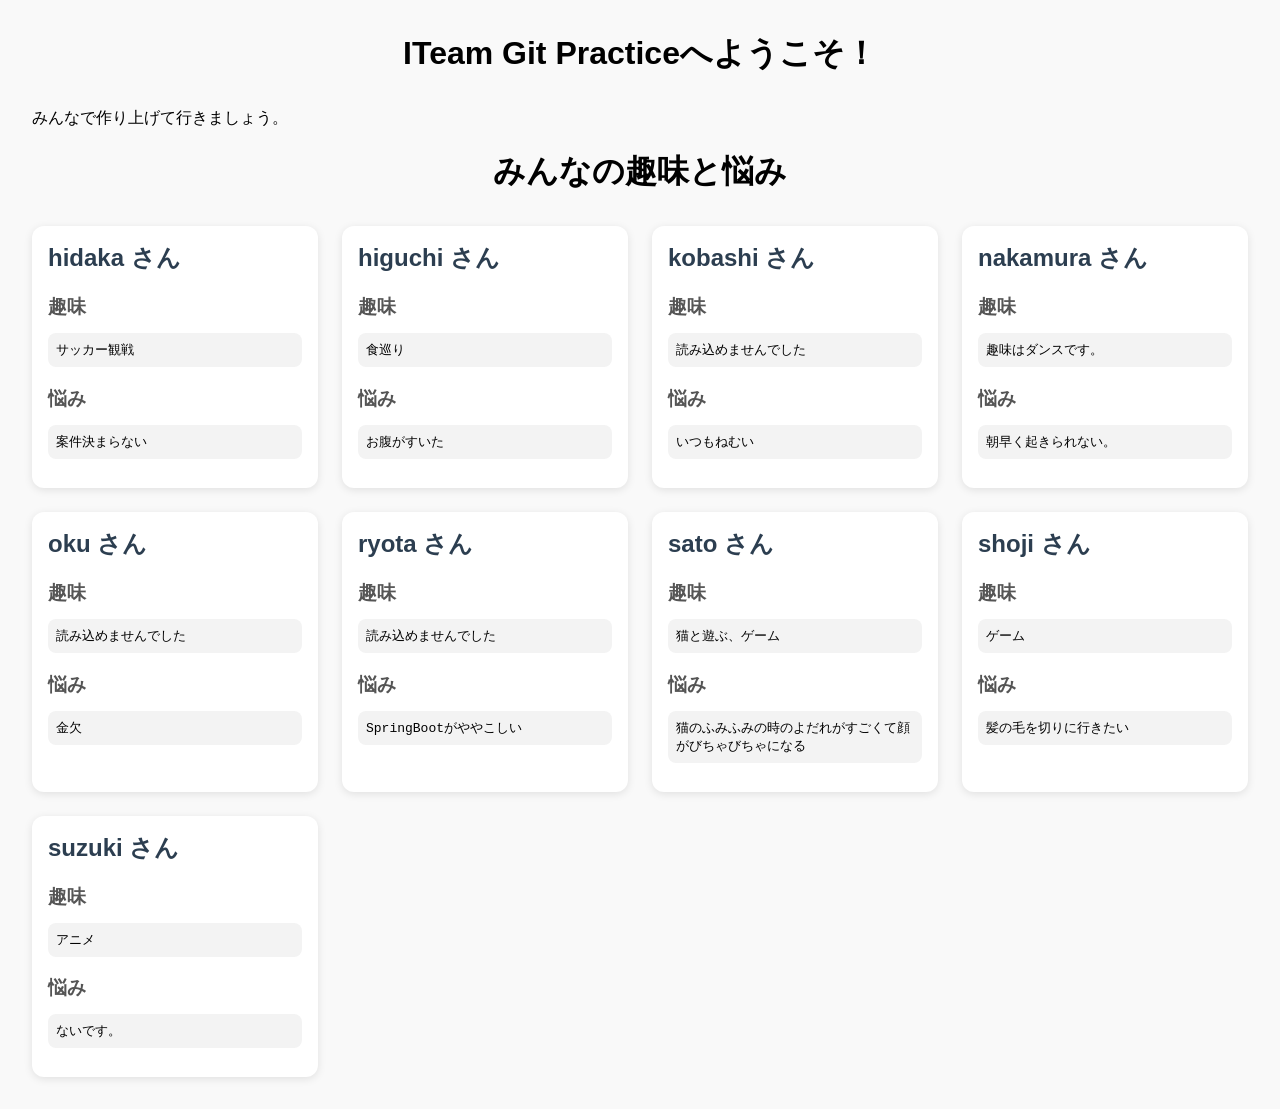
==== index.html @ ebe607ba "fix: delete" ====
<!DOCTYPE html>
<html lang="ja">
<head>
  <meta charset="UTF-8" />
  <meta name="viewport" content="width=device-width, initial-scale=1.0" />
  <title>ITeamの遊び場</title>
  <link rel="stylesheet" href="css/style.css" />
</head>
<body>
  <h1>ITeam Git Practiceへようこそ！</h1>
  <p>みんなで作り上げて行きましょう。</p>

  <h1>みんなの趣味と悩み</h1>
  <div id="content">読み込み中...</div>

  <script>
    const users = ['hidaka', 'higuchi', 'kobashi','nakamura','oku','ryota','sato','shoji','suzuki']; // ← ここに人のフォルダ名を追加
    const container = document.getElementById('content');

    async function loadText(url) {
      const res = await fetch(url);
      if (!res.ok) return '読み込めませんでした';
      return await res.text();
    }

    async function renderAll() {
      container.innerHTML = '';
      for (const user of users) {
        const syumi = await loadText(`everyone/${user}/syumi.txt`);
        const nayami = await loadText(`everyone/${user}/nayami.txt`);
        
        const div = document.createElement('div');
        div.className = 'person';
        div.innerHTML = `
          <h2>${user} さん</h2>
          <h3>趣味</h3>
          <pre>${syumi}</pre>
          <h3>悩み</h3>
          <pre>${nayami}</pre>
        `;
        container.appendChild(div);
      }
    }

    renderAll();
  </script>
</body>
</html>
---- css/style.css ----
/* ベースの全体スタイル */
body {
  font-family: sans-serif;
  margin: 2rem;
  background-color: #f9f9f9;
}

h1 {
  text-align: center;
  margin-bottom: 2rem;
}

/* 趣味と悩み表示エリアのグリッド */
#content {
  display: grid;
  grid-template-columns: repeat(auto-fit, minmax(250px, 1fr));
  gap: 1.5rem;
}

/* 各人物カード */
.person {
  background: white;
  padding: 1rem;
  border-radius: 12px;
  box-shadow: 0 2px 8px rgba(0,0,0,0.1);
}

.person h2 {
  margin-top: 0;
  color: #2c3e50;
}

.person h3 {
  margin-bottom: 0.25rem;
  color: #555;
}

/* テキスト表示用 */
pre {
  white-space: pre-wrap;
  background-color: #f3f3f3;
  padding: 0.5rem;
  border-radius: 8px;
}
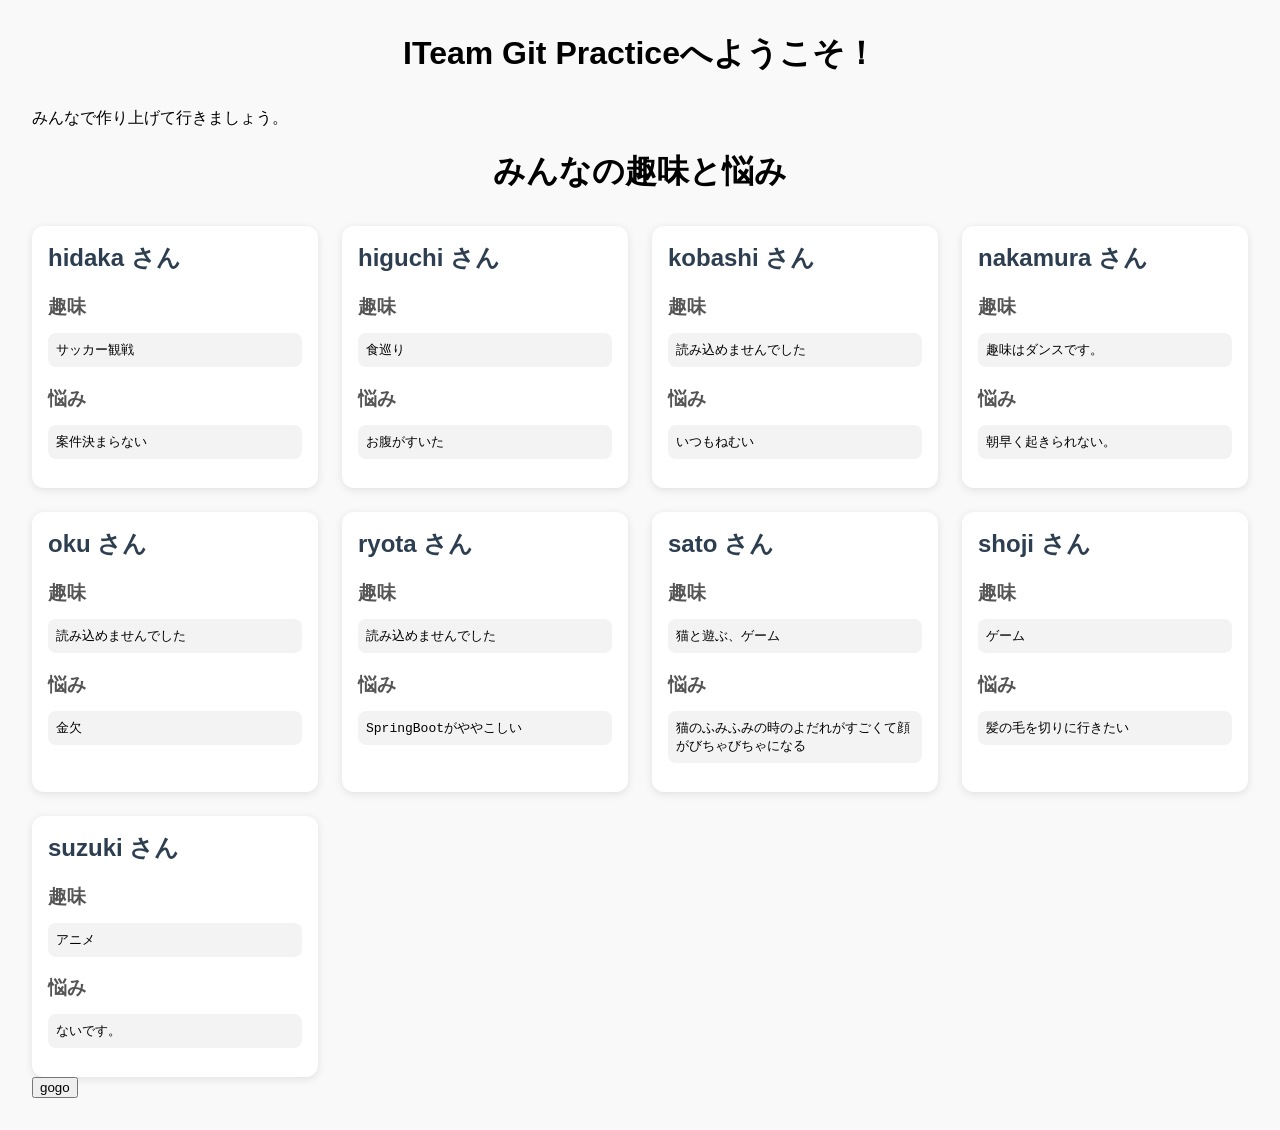
==== commit e3c19823: "gogo" ====
--- a/index.html
+++ b/index.html
@@ -13,6 +13,7 @@
   <h1>みんなの趣味と悩み</h1>
   <div id="content">読み込み中...</div>
 
+  <button onclick="location.href='gogo.html'">gogo</button>
   <script>
     const users = ['hidaka', 'higuchi', 'kobashi','nakamura','oku','ryota','sato','shoji','suzuki']; // ← ここに人のフォルダ名を追加
     const container = document.getElementById('content');
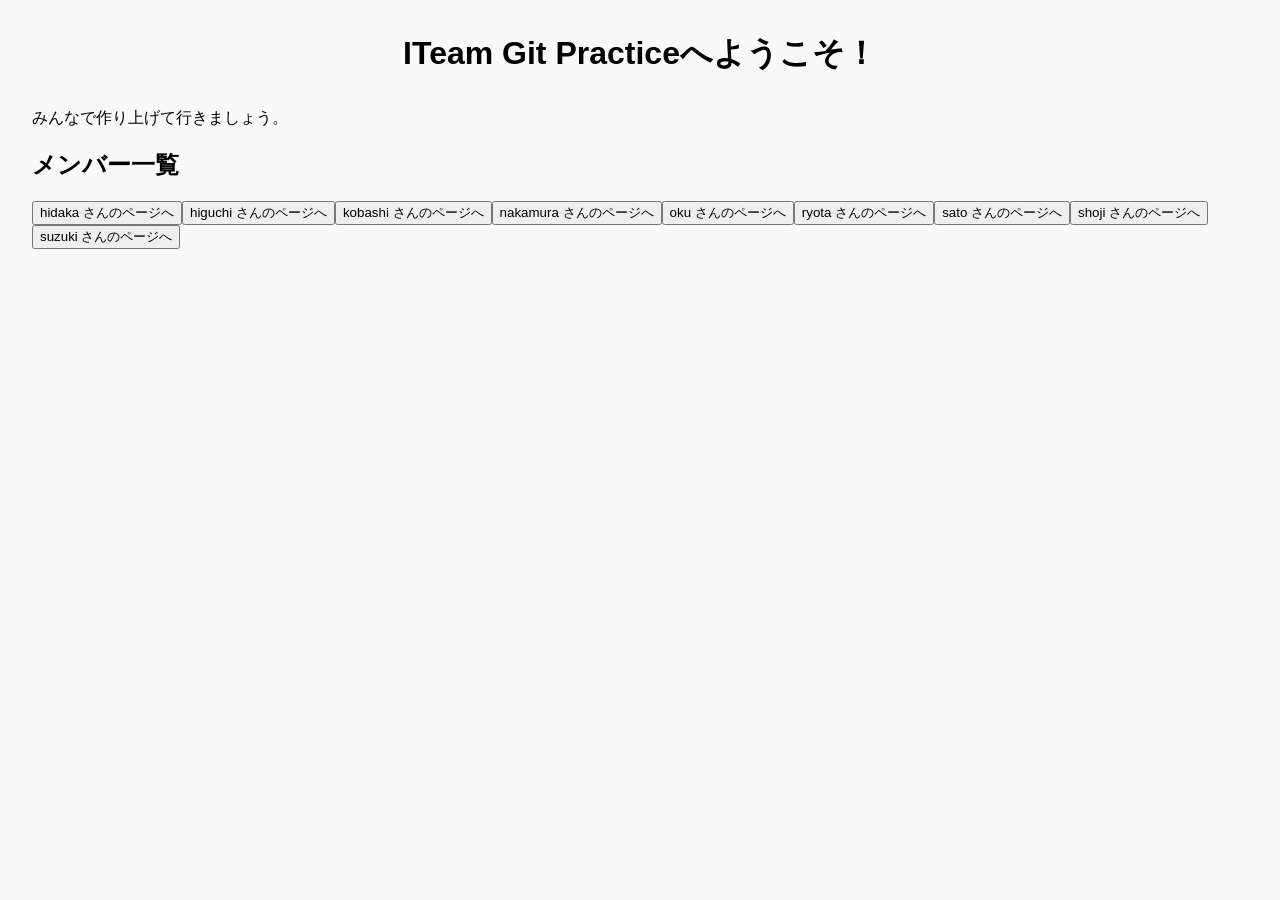
==== commit 48a3b946: "ボタンで遷移する形に修正" ====
--- a/index.html
+++ b/index.html
@@ -10,40 +10,22 @@
   <h1>ITeam Git Practiceへようこそ！</h1>
   <p>みんなで作り上げて行きましょう。</p>
 
-  <h1>みんなの趣味と悩み</h1>
-  <div id="content">読み込み中...</div>
+  <h2>メンバー一覧</h2>
+  <div id="userList">読み込み中...</div>
 
-  <button onclick="location.href='gogo.html'">gogo</button>
   <script>
-    const users = ['hidaka', 'higuchi', 'kobashi','nakamura','oku','ryota','sato','shoji','suzuki']; // ← ここに人のフォルダ名を追加
-    const container = document.getElementById('content');
+    const users = ['hidaka', 'higuchi', 'kobashi','nakamura','oku','ryota','sato','shoji','suzuki'];
+    const userList = document.getElementById('userList');
+    userList.innerHTML = '';
 
-    async function loadText(url) {
-      const res = await fetch(url);
-      if (!res.ok) return '読み込めませんでした';
-      return await res.text();
+    for (const user of users) {
+      const button = document.createElement('button');
+      button.textContent = `${user} さんのページへ`;
+      button.onclick = () => {
+        location.href = `detail.html?user=${user}`;
+      };
+      userList.appendChild(button);
     }
-
-    async function renderAll() {
-      container.innerHTML = '';
-      for (const user of users) {
-        const syumi = await loadText(`everyone/${user}/syumi.txt`);
-        const nayami = await loadText(`everyone/${user}/nayami.txt`);
-        
-        const div = document.createElement('div');
-        div.className = 'person';
-        div.innerHTML = `
-          <h2>${user} さん</h2>
-          <h3>趣味</h3>
-          <pre>${syumi}</pre>
-          <h3>悩み</h3>
-          <pre>${nayami}</pre>
-        `;
-        container.appendChild(div);
-      }
-    }
-
-    renderAll();
   </script>
 </body>
 </html>
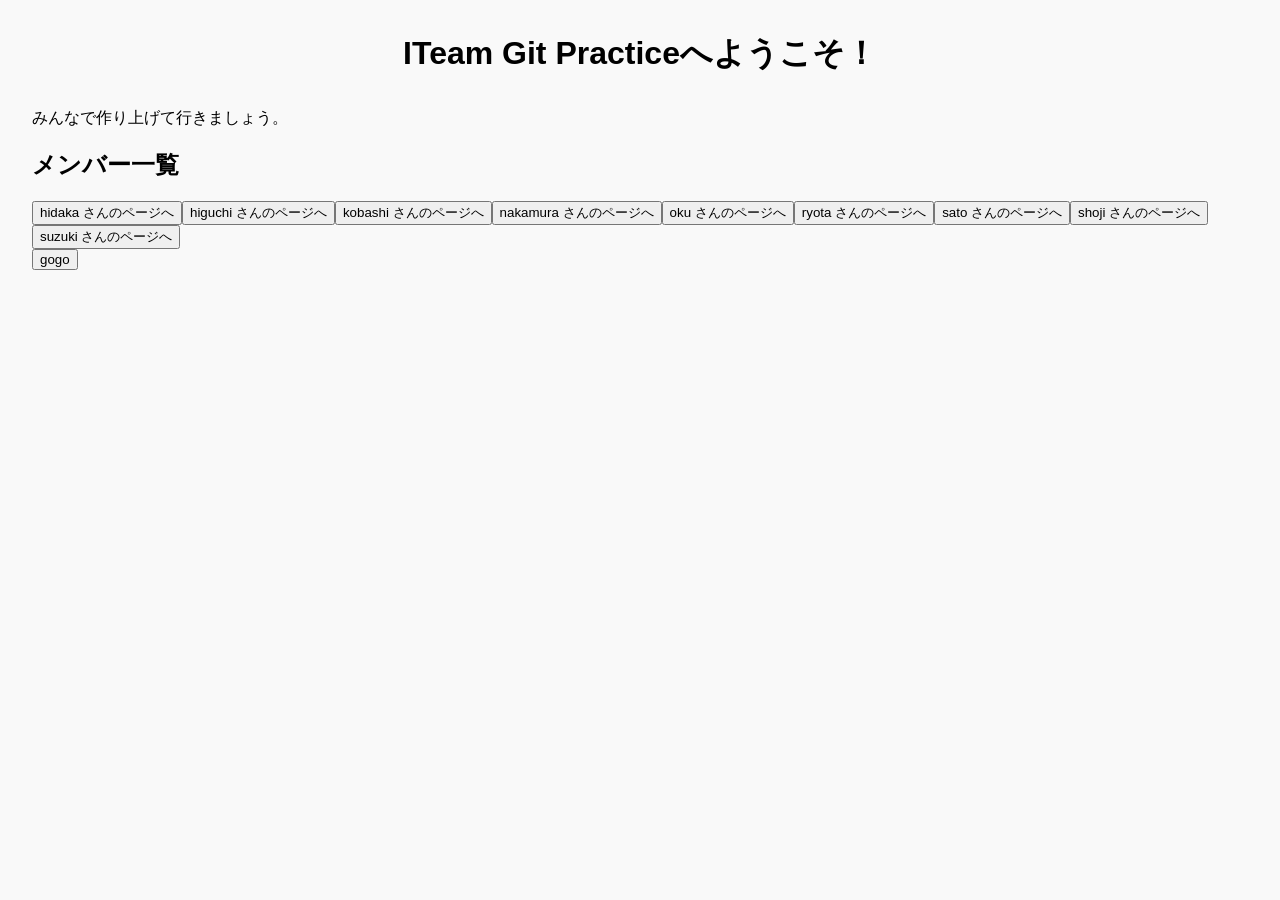
==== commit f572eba3: "Merge pull request #52 from DonguriCompany/feature/0001 ボタンで遷移する形に修正" ====
--- a/index.html
+++ b/index.html
@@ -13,6 +13,7 @@
   <h2>メンバー一覧</h2>
   <div id="userList">読み込み中...</div>
 
+  <button onclick="location.href='gogo.html'">gogo</button>
   <script>
     const users = ['hidaka', 'higuchi', 'kobashi','nakamura','oku','ryota','sato','shoji','suzuki'];
     const userList = document.getElementById('userList');
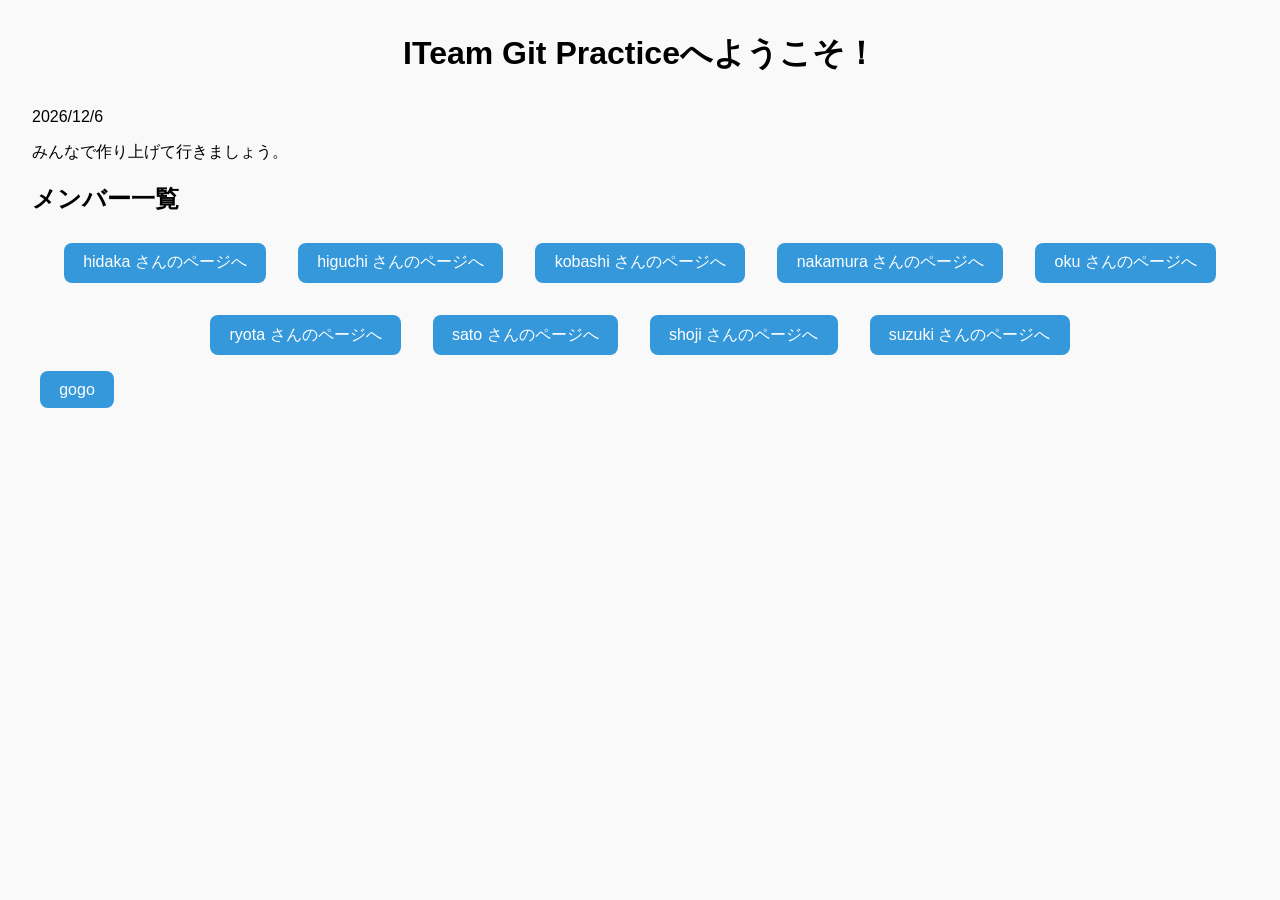
==== commit 8d37e1ba: "Update index.html" ====
--- a/index.html
+++ b/index.html
@@ -8,6 +8,7 @@
 </head>
 <body>
   <h1>ITeam Git Practiceへようこそ！</h1>
+  <div id="date"></div>
   <p>みんなで作り上げて行きましょう。</p>
 
   <h2>メンバー一覧</h2>
@@ -28,5 +29,6 @@
       userList.appendChild(button);
     }
   </script>
+  <script src="js/time.js"></script>
 </body>
 </html>
--- a/css/style.css
+++ b/css/style.css
@@ -15,6 +15,33 @@
   display: grid;
   grid-template-columns: repeat(auto-fit, minmax(250px, 1fr));
   gap: 1.5rem;
+}
+
+/* ===== ボタン全体の共通スタイル ===== */
+button {
+  background-color: #3498db;
+  color: white;
+  border: none;
+  padding: 0.6rem 1.2rem;
+  font-size: 1rem;
+  border-radius: 8px;
+  cursor: pointer;
+  transition: background-color 0.3s ease, transform 0.1s ease;
+  margin: 0.5rem;
+}
+
+button:hover {
+  background-color: #2980b9;
+}
+
+button:active {
+  transform: scale(0.97);
+}
+
+/* 戻るボタンを下に配置・中央寄せ */
+button.back-button {
+  display: block;
+  margin: 2rem auto 0 auto;
 }
 
 /* 各人物カード */
@@ -42,3 +69,22 @@
   padding: 0.5rem;
   border-radius: 8px;
 }
+
+
+/* ===== index.html のユーザーリスト（中央揃え＆ラップ）===== */
+#userList {
+  display: flex;
+  flex-wrap: wrap;
+  justify-content: center;
+  gap: 1rem;
+}
+
+/* ===== detail.html の中央レイアウト ===== */
+#content {
+  max-width: 800px;
+  margin: 0 auto;
+}
+
+#title {
+  text-align: center;
+}
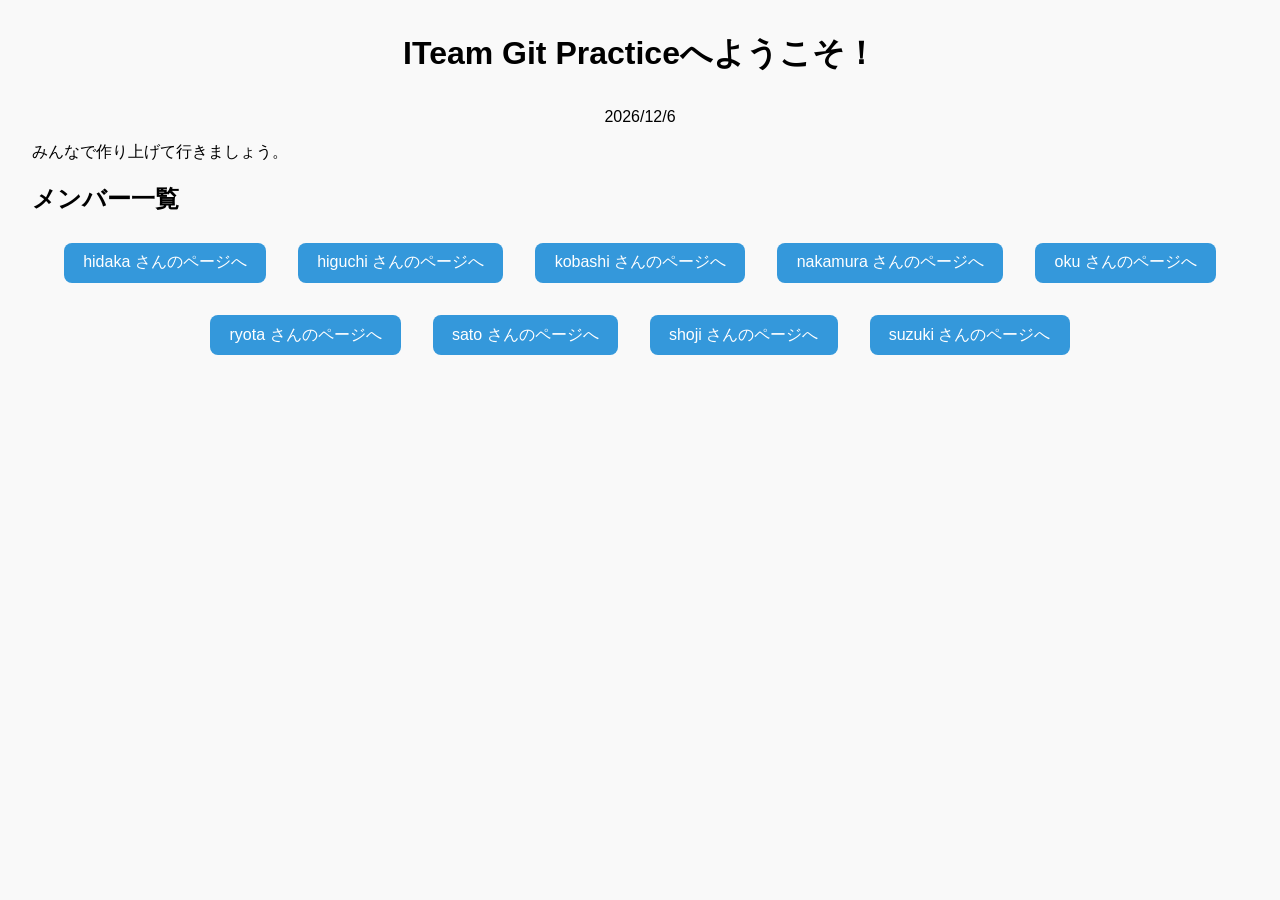
==== commit 0d1e17ac: "fix: 微修正" ====
--- a/index.html
+++ b/index.html
@@ -14,7 +14,6 @@
   <h2>メンバー一覧</h2>
   <div id="userList">読み込み中...</div>
 
-  <button onclick="location.href='gogo.html'">gogo</button>
   <script>
     const users = ['hidaka', 'higuchi', 'kobashi','nakamura','oku','ryota','sato','shoji','suzuki'];
     const userList = document.getElementById('userList');
--- a/css/style.css
+++ b/css/style.css
@@ -8,6 +8,10 @@
 h1 {
   text-align: center;
   margin-bottom: 2rem;
+}
+
+#date {
+   text-align: center;
 }
 
 /* 趣味と悩み表示エリアのグリッド */
@@ -87,4 +91,4 @@
 
 #title {
   text-align: center;
-}+}
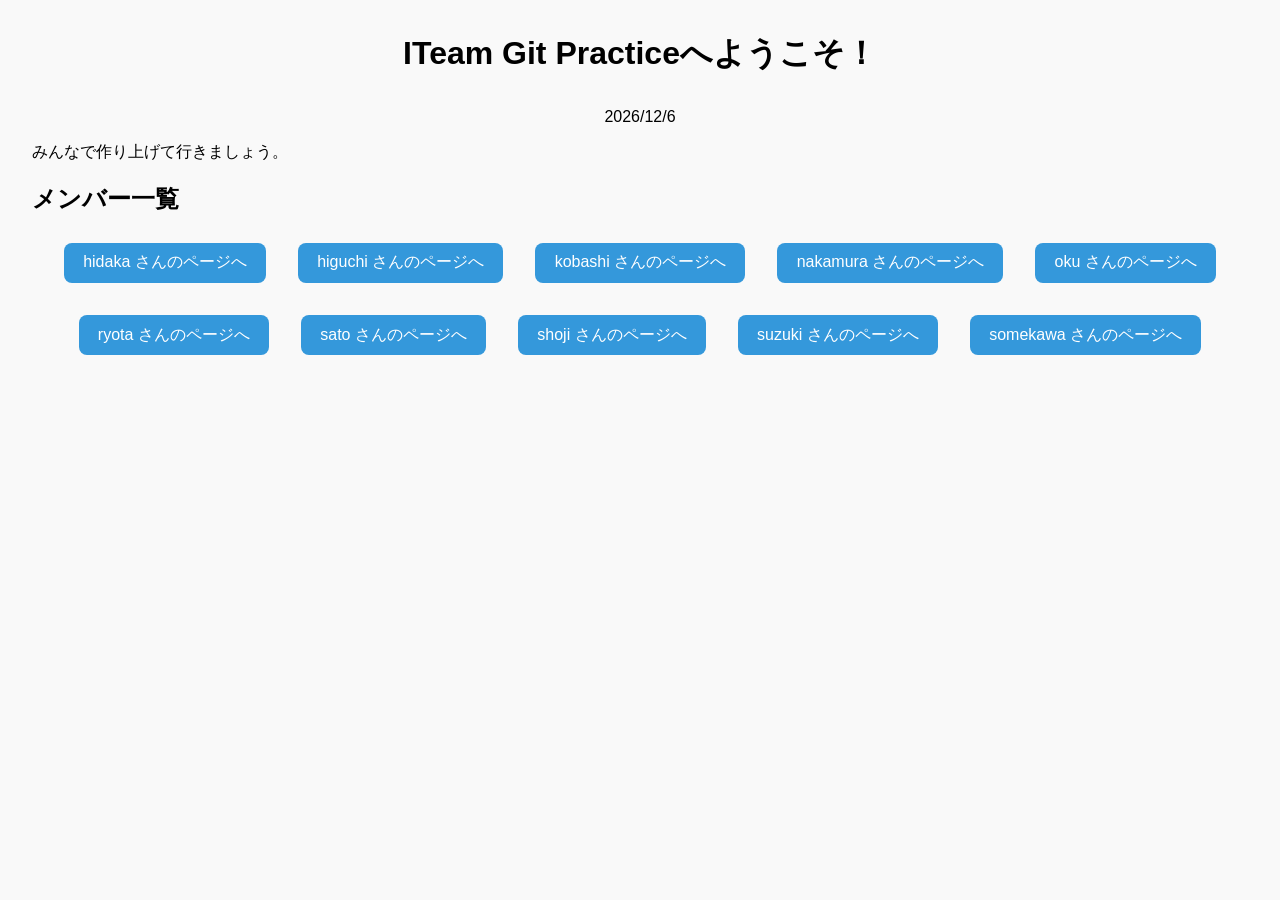
==== commit d61f0c3f: "fix: 軽微な修正" ====
--- a/index.html
+++ b/index.html
@@ -15,7 +15,7 @@
   <div id="userList">読み込み中...</div>
 
   <script>
-    const users = ['hidaka', 'higuchi', 'kobashi','nakamura','oku','ryota','sato','shoji','suzuki'];
+    const users = ['hidaka', 'higuchi', 'kobashi','nakamura','oku','ryota','sato','shoji','suzuki','somekawa'];
     const userList = document.getElementById('userList');
     userList.innerHTML = '';
 
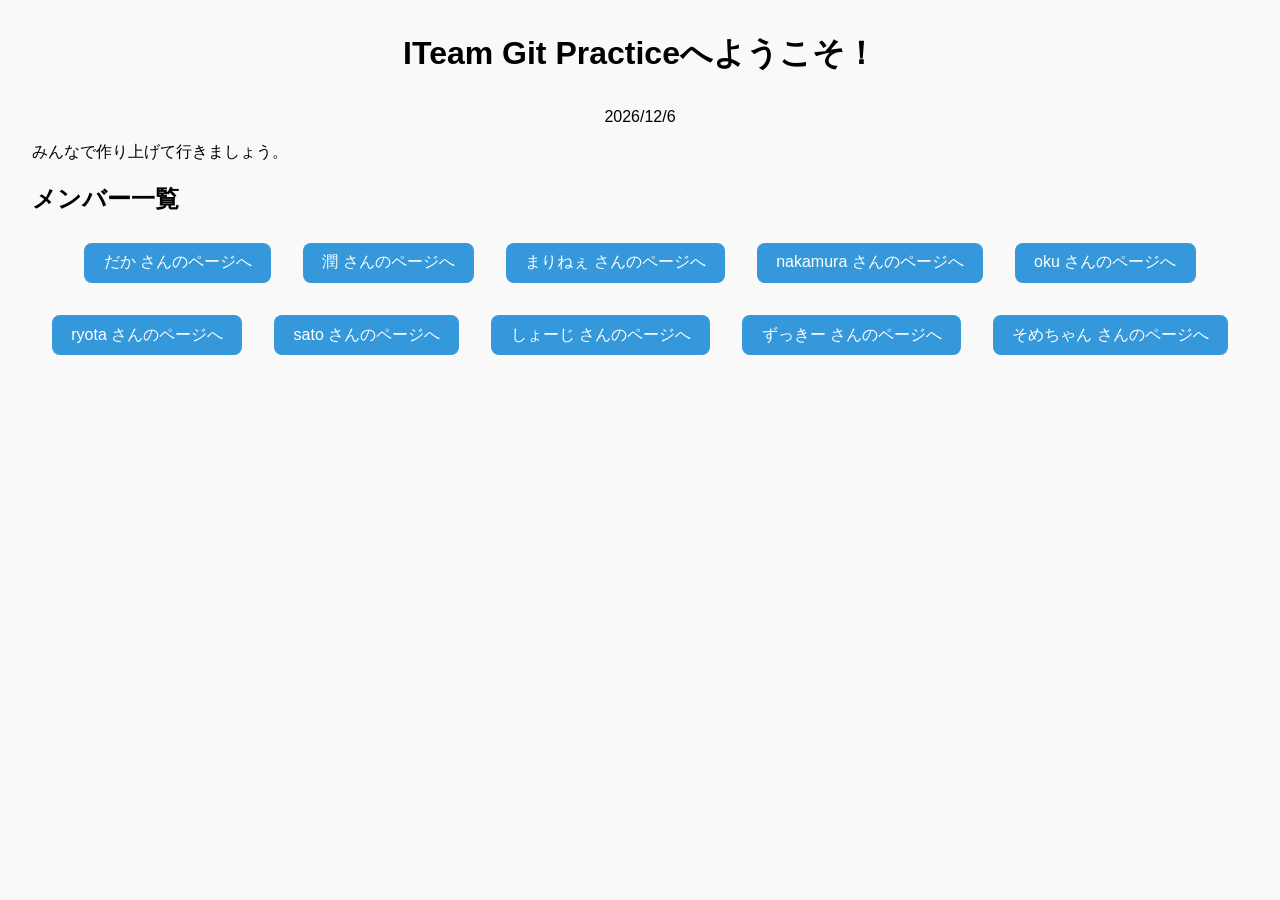
==== commit 1d7a7453: "htmlとフォルダの変更" ====
--- a/index.html
+++ b/index.html
@@ -1,11 +1,13 @@
 <!DOCTYPE html>
 <html lang="ja">
+
 <head>
   <meta charset="UTF-8" />
   <meta name="viewport" content="width=device-width, initial-scale=1.0" />
   <title>ITeamの遊び場</title>
   <link rel="stylesheet" href="css/style.css" />
 </head>
+
 <body>
   <h1>ITeam Git Practiceへようこそ！</h1>
   <div id="date"></div>
@@ -15,7 +17,7 @@
   <div id="userList">読み込み中...</div>
 
   <script>
-    const users = ['hidaka', 'higuchi', 'kobashi','nakamura','oku','ryota','sato','shoji','suzuki','somekawa'];
+    const users = ['だか', '潤', 'まりねぇ', 'nakamura', 'oku', 'ryota', 'sato', 'しょーじ', 'ずっきー', 'そめちゃん'];
     const userList = document.getElementById('userList');
     userList.innerHTML = '';
 
@@ -30,4 +32,5 @@
   </script>
   <script src="js/time.js"></script>
 </body>
-</html>
+
+</html>
